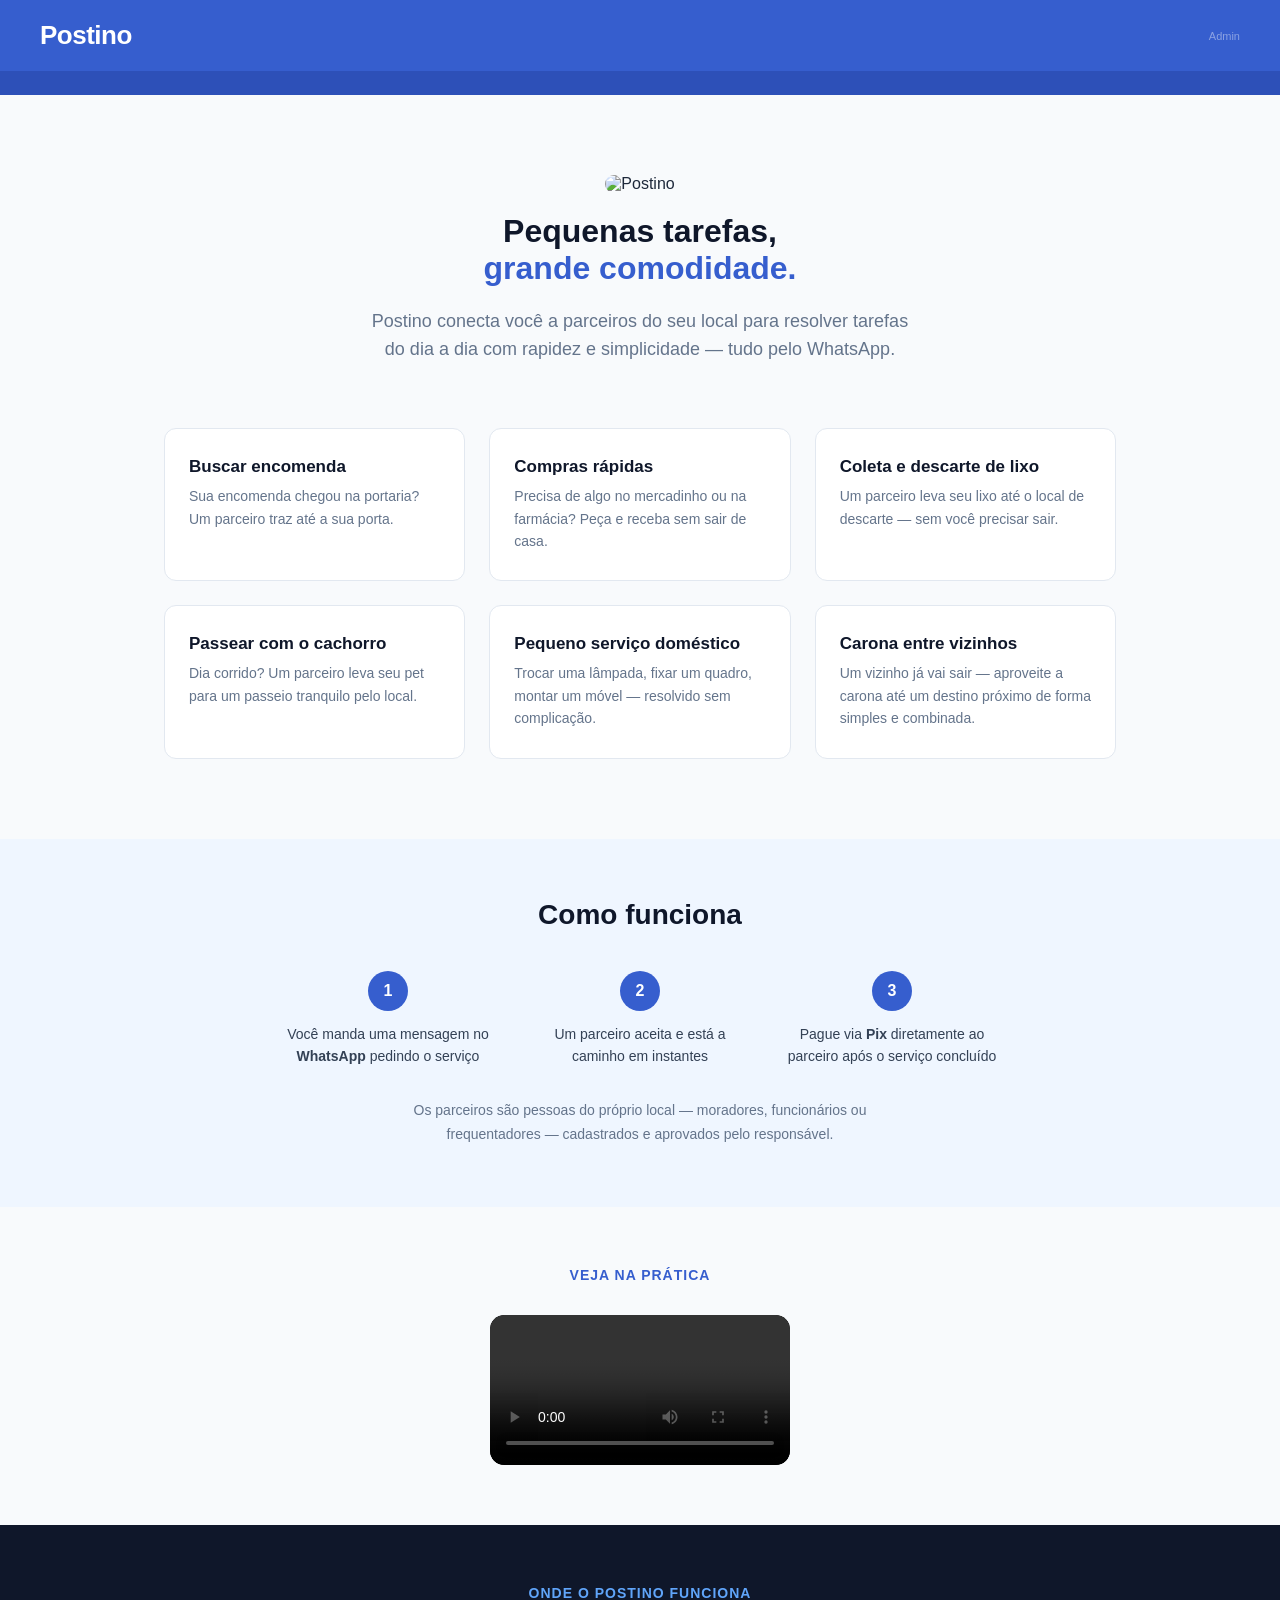
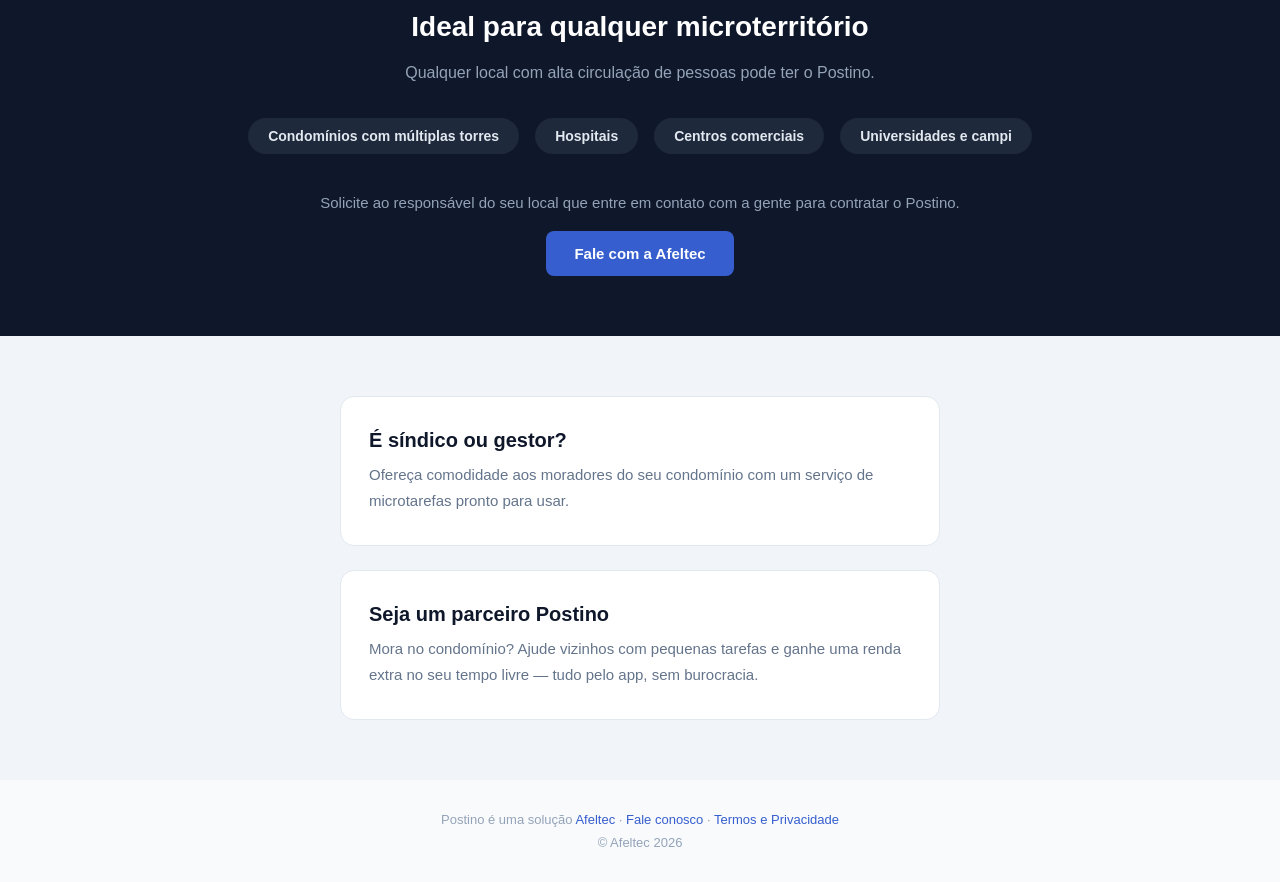
==== landing/index.html @ 2c3eeeae "fix: botão Parceiro na landing usa ícone WhatsApp e mesmo link do Solicitante Co-Authored-By: Claude" ====
<!DOCTYPE html>
<html lang="pt-BR">
<head>
  <meta charset="UTF-8" />
  <meta name="viewport" content="width=device-width, initial-scale=1.0" />
  <title>Postino — Serviços hiperlocais</title>
  <link rel="icon" type="image/png" href="/favicon.png" />
  <style>
    * { margin: 0; padding: 0; box-sizing: border-box; }

    body {
      font-family: -apple-system, BlinkMacSystemFont, 'Segoe UI', sans-serif;
      background: #f8fafc;
      color: #1e293b;
    }

    header {
      background: #365ece;
      padding: 20px 40px;
      display: flex;
      align-items: center;
      justify-content: space-between;
      position: sticky;
      top: 0;
      z-index: 100;
    }

    .nav-bar {
      position: sticky;
      top: 69px;
      z-index: 99;
    }

    header h1 {
      color: white;
      font-size: 26px;
      font-weight: 800;
      letter-spacing: -0.5px;
    }

    header a {
      color: white;
      text-decoration: none;
      font-size: 14px;
      opacity: 0.85;
    }

    .hero {
      text-align: center;
      padding: 80px 24px 24px;
    }

    .hero h2 {
      font-size: 32px;
      font-weight: 800;
      line-height: 1.15;
      color: #0f172a;
      margin-bottom: 20px;
    }

    .hero h2 span {
      color: #365ece;
    }

    .hero p {
      font-size: 18px;
      color: #64748b;
      max-width: 540px;
      margin: 0 auto 40px;
      line-height: 1.6;
    }

    .hero-btns {
      display: flex;
      gap: 14px;
      justify-content: center;
      flex-wrap: wrap;
    }

    .btn-primary {
      background: #365ece;
      color: white;
      padding: 14px 28px;
      border-radius: 8px;
      text-decoration: none;
      font-weight: 600;
      font-size: 15px;
    }

    .btn-outline {
      background: white;
      color: #365ece;
      padding: 14px 28px;
      border-radius: 8px;
      text-decoration: none;
      font-weight: 600;
      font-size: 15px;
      border: 2px solid #365ece;
    }

    .features {
      display: grid;
      grid-template-columns: repeat(3, 1fr);
      gap: 24px;
      max-width: 1000px;
      margin: 0 auto;
      padding: 0 24px 80px;
    }

    .feature {
      background: white;
      border-radius: 12px;
      padding: 28px 24px;
      border: 1px solid #e2e8f0;
    }

    .feature h3 {
      font-size: 17px;
      font-weight: 700;
      margin-bottom: 8px;
      color: #0f172a;
    }

    .feature p {
      font-size: 14px;
      color: #64748b;
      line-height: 1.6;
    }

    .how {
      background: #eff6ff;
      padding: 60px 24px;
      text-align: center;
    }

    .how h2 {
      font-size: 28px;
      font-weight: 800;
      margin-bottom: 40px;
      color: #0f172a;
    }

    .steps {
      display: flex;
      gap: 32px;
      justify-content: center;
      flex-wrap: wrap;
      max-width: 800px;
      margin: 0 auto;
    }

    .step {
      flex: 1;
      min-width: 180px;
      max-width: 220px;
    }

    .step-num {
      width: 40px;
      height: 40px;
      background: #365ece;
      color: white;
      border-radius: 50%;
      display: flex;
      align-items: center;
      justify-content: center;
      font-weight: 700;
      font-size: 16px;
      margin: 0 auto 12px;
    }

    .step p {
      font-size: 14px;
      color: #334155;
      line-height: 1.6;
    }

    footer {
      text-align: center;
      padding: 32px 24px;
      font-size: 13px;
      color: #94a3b8;
    }

    footer a { color: #365ece; text-decoration: none; }

    @media (max-width: 640px) {
      .features { grid-template-columns: 1fr; }
    }
    @media (max-width: 480px) {
      .btn-label { display: none; }
      .btn-outline { padding: 8px 12px !important; }
    }
  </style>
</head>
<body>

  <header>
    <h1>Postino</h1>
    <a href="/admin/login.html" style="color:rgba(255,255,255,0.5);font-size:11px;text-decoration:none;">Admin</a>
  </header>

  <div class="nav-bar" style="background:#2d50b8;padding:12px 24px;display:flex;gap:12px;justify-content:center;">
    <a id="wa-header-link" href="#" target="_blank" style="display:none;flex:1;max-width:200px;background:white;color:#365ece;border-radius:8px;padding:10px 16px;font-size:14px;font-weight:700;text-decoration:none;align-items:center;justify-content:center;gap:8px;">
      <svg xmlns="http://www.w3.org/2000/svg" width="16" height="16" viewBox="0 0 24 24" fill="#365ece"><path d="M17.472 14.382c-.297-.149-1.758-.867-2.03-.967-.273-.099-.471-.148-.67.15-.197.297-.767.966-.94 1.164-.173.199-.347.223-.644.075-.297-.15-1.255-.463-2.39-1.475-.883-.788-1.48-1.761-1.653-2.059-.173-.297-.018-.458.13-.606.134-.133.298-.347.446-.52.149-.174.198-.298.298-.497.099-.198.05-.371-.025-.52-.075-.149-.669-1.612-.916-2.207-.242-.579-.487-.5-.669-.51-.173-.008-.371-.01-.57-.01-.198 0-.52.074-.792.372-.272.297-1.04 1.016-1.04 2.479 0 1.462 1.065 2.875 1.213 3.074.149.198 2.096 3.2 5.077 4.487.709.306 1.262.489 1.694.625.712.227 1.36.195 1.871.118.571-.085 1.758-.719 2.006-1.413.248-.694.248-1.289.173-1.413-.074-.124-.272-.198-.57-.347m-5.421 7.403h-.004a9.87 9.87 0 0 1-5.031-1.378l-.361-.214-3.741.982.998-3.648-.235-.374a9.86 9.86 0 0 1-1.51-5.26c.001-5.45 4.436-9.884 9.888-9.884 2.64 0 5.122 1.03 6.988 2.898a9.825 9.825 0 0 1 2.893 6.994c-.003 5.45-4.437 9.884-9.885 9.884m8.413-18.297A11.815 11.815 0 0 0 12.05 0C5.495 0 .16 5.335.157 11.892c0 2.096.547 4.142 1.588 5.945L.057 24l6.305-1.654a11.882 11.882 0 0 0 5.683 1.448h.005c6.554 0 11.89-5.335 11.893-11.893a11.821 11.821 0 0 0-3.48-8.413Z"/></svg>
      Solicitante
    </a>
    <a id="wa-parceiro-link" href="#" target="_blank" style="display:none;flex:1;max-width:200px;background:white;color:#365ece;border-radius:8px;padding:10px 16px;font-size:14px;font-weight:700;text-decoration:none;align-items:center;justify-content:center;gap:8px;">
      <svg xmlns="http://www.w3.org/2000/svg" width="16" height="16" viewBox="0 0 24 24" fill="#365ece"><path d="M17.472 14.382c-.297-.149-1.758-.867-2.03-.967-.273-.099-.471-.148-.67.15-.197.297-.767.966-.94 1.164-.173.199-.347.223-.644.075-.297-.15-1.255-.463-2.39-1.475-.883-.788-1.48-1.761-1.653-2.059-.173-.297-.018-.458.13-.606.134-.133.298-.347.446-.52.149-.174.198-.298.298-.497.099-.198.05-.371-.025-.52-.075-.149-.669-1.612-.916-2.207-.242-.579-.487-.5-.669-.51-.173-.008-.371-.01-.57-.01-.198 0-.52.074-.792.372-.272.297-1.04 1.016-1.04 2.479 0 1.462 1.065 2.875 1.213 3.074.149.198 2.096 3.2 5.077 4.487.709.306 1.262.489 1.694.625.712.227 1.36.195 1.871.118.571-.085 1.758-.719 2.006-1.413.248-.694.248-1.289.173-1.413-.074-.124-.272-.198-.57-.347m-5.421 7.403h-.004a9.87 9.87 0 0 1-5.031-1.378l-.361-.214-3.741.982.998-3.648-.235-.374a9.86 9.86 0 0 1-1.51-5.26c.001-5.45 4.436-9.884 9.888-9.884 2.64 0 5.122 1.03 6.988 2.898a9.825 9.825 0 0 1 2.893 6.994c-.003 5.45-4.437 9.884-9.885 9.884m8.413-18.297A11.815 11.815 0 0 0 12.05 0C5.495 0 .16 5.335.157 11.892c0 2.096.547 4.142 1.588 5.945L.057 24l6.305-1.654a11.882 11.882 0 0 0 5.683 1.448h.005c6.554 0 11.89-5.335 11.893-11.893a11.821 11.821 0 0 0-3.48-8.413Z"/></svg>
      Parceiro
    </a>
  </div>

  <section class="hero">
    <img src="/app/icons/icon-512.png" width="96" height="96" style="border-radius:20px;margin-bottom:20px;" alt="Postino" />
    <h2>Pequenas tarefas,<br><span>grande comodidade.</span></h2>
    <p>Postino conecta você a parceiros do seu local para resolver tarefas do dia a dia com rapidez e simplicidade — tudo pelo WhatsApp.</p>
  </section>

  <section class="features">

    <div class="feature">
      <h3>Buscar encomenda</h3>
      <p>Sua encomenda chegou na portaria? Um parceiro traz até a sua porta.</p>
    </div>
    <div class="feature">
      <h3>Compras rápidas</h3>
      <p>Precisa de algo no mercadinho ou na farmácia? Peça e receba sem sair de casa.</p>
    </div>
    <div class="feature">
      <h3>Coleta e descarte de lixo</h3>
      <p>Um parceiro leva seu lixo até o local de descarte — sem você precisar sair.</p>
    </div>
    <div class="feature">
      <h3>Passear com o cachorro</h3>
      <p>Dia corrido? Um parceiro leva seu pet para um passeio tranquilo pelo local.</p>
    </div>
    <div class="feature">
      <h3>Pequeno serviço doméstico</h3>
      <p>Trocar uma lâmpada, fixar um quadro, montar um móvel — resolvido sem complicação.</p>
    </div>
    <div class="feature">
      <h3>Carona entre vizinhos</h3>
      <p>Um vizinho já vai sair — aproveite a carona até um destino próximo de forma simples e combinada.</p>
    </div>
  </section>

  <section class="how">
    <h2>Como funciona</h2>
    <div class="steps">
      <div class="step">
        <div class="step-num">1</div>
        <p>Você manda uma mensagem no <strong>WhatsApp</strong> pedindo o serviço</p>
      </div>
      <div class="step">
        <div class="step-num">2</div>
        <p>Um parceiro aceita e está a caminho em instantes</p>
      </div>
      <div class="step">
        <div class="step-num">3</div>
        <p>Pague via <strong>Pix</strong> diretamente ao parceiro após o serviço concluído</p>
      </div>
    </div>
    <p style="margin-top:32px;font-size:14px;color:#64748b;max-width:520px;margin-left:auto;margin-right:auto;line-height:1.7;">Os parceiros são pessoas do próprio local — moradores, funcionários ou frequentadores — cadastrados e aprovados pelo responsável.</p>
  </section>

  <section style="padding:60px 24px;text-align:center;background:#f8fafc;">
    <p style="color:#365ece;font-size:14px;margin-bottom:32px;text-transform:uppercase;letter-spacing:1px;font-weight:600;">Veja na prática</p>
    <div style="max-width:300px;margin:0 auto;border-radius:14px;overflow:hidden;">
      <video playsinline controls style="width:100%;display:block;border-radius:14px;background:#000;" oncanplay="this.playbackRate=2;">
        <source src="/video/demo.mp4" type="video/mp4">
      </video>
    </div>
  </section>

  <section style="background:#0f172a;padding:60px 24px;text-align:center;">
    <p style="color:#60a5fa;font-size:14px;margin-bottom:10px;text-transform:uppercase;letter-spacing:1px;font-weight:600;">Onde o Postino funciona</p>
    <h2 style="color:white;font-size:28px;font-weight:800;margin-bottom:16px;">Ideal para qualquer microterritório</h2>
    <p style="color:#94a3b8;font-size:16px;max-width:560px;margin:0 auto 32px;line-height:1.7;">Qualquer local com alta circulação de pessoas pode ter o Postino.</p>
    <div style="display:flex;gap:16px;justify-content:center;flex-wrap:wrap;margin-bottom:40px;">
      <span style="background:#1e293b;color:#e2e8f0;padding:10px 20px;border-radius:24px;font-size:14px;font-weight:600;">Condomínios com múltiplas torres</span>
      <span style="background:#1e293b;color:#e2e8f0;padding:10px 20px;border-radius:24px;font-size:14px;font-weight:600;">Hospitais</span>
      <span style="background:#1e293b;color:#e2e8f0;padding:10px 20px;border-radius:24px;font-size:14px;font-weight:600;">Centros comerciais</span>
      <span style="background:#1e293b;color:#e2e8f0;padding:10px 20px;border-radius:24px;font-size:14px;font-weight:600;">Universidades e campi</span>
    </div>
    <p style="color:#94a3b8;font-size:15px;margin-bottom:20px;">Solicite ao responsável do seu local que entre em contato com a gente para contratar o Postino.</p>
    <a href="mailto:postino@afeltec.com.br"
      style="display:inline-block;background:#365ece;color:white;font-weight:700;font-size:15px;padding:14px 28px;border-radius:8px;text-decoration:none;">
      Fale com a Afeltec
    </a>
  </section>

  <section style="padding:60px 24px;background:#f1f5f9;">
    <div style="max-width:600px;margin:0 auto;display:flex;flex-direction:column;gap:24px;">

      <div style="background:white;border-radius:14px;padding:32px 28px;border:1px solid #e2e8f0;">
        <h3 style="font-size:20px;font-weight:800;color:#0f172a;margin-bottom:10px;">É síndico ou gestor?</h3>
        <p style="font-size:15px;color:#64748b;line-height:1.7;">Ofereça comodidade aos moradores do seu condomínio com um serviço de microtarefas pronto para usar.</p>
      </div>

      <div style="background:white;border-radius:14px;padding:32px 28px;border:1px solid #e2e8f0;">
        <h3 style="font-size:20px;font-weight:800;color:#0f172a;margin-bottom:10px;">Seja um parceiro Postino</h3>
        <p style="font-size:15px;color:#64748b;line-height:1.7;">Mora no condomínio? Ajude vizinhos com pequenas tarefas e ganhe uma renda extra no seu tempo livre — tudo pelo app, sem burocracia.</p>
      </div>

    </div>
  </section>

  <footer>
    <p>Postino é uma solução <a href="mailto:postino@afeltec.com.br">Afeltec</a> · <a href="mailto:postino@afeltec.com.br">Fale conosco</a> · <a href="/termos">Termos e Privacidade</a></p>
    <p style="margin-top:8px;">© Afeltec 2026</p>
  </footer>

  <script>
    fetch("/config").then(r => r.json()).then(d => {
      if (!d.whatsapp_number) return;
      const num = d.whatsapp_number.replace(/\D/g, "");
      const waUrl = `https://wa.me/${num}`;
      const waNumber = d.whatsapp_number;
      if (document.getElementById("wa-number")) document.getElementById("wa-number").textContent = waNumber;
      if (document.getElementById("wa-link")) document.getElementById("wa-link").href = waUrl;
      const btn = document.getElementById("wa-header-link");
      if (btn) { btn.href = waUrl; btn.style.display = "flex"; }
      const btnParceiro = document.getElementById("wa-parceiro-link");
      if (btnParceiro) { btnParceiro.href = waUrl; btnParceiro.style.display = "flex"; }
    });
  </script>
</body>
</html>
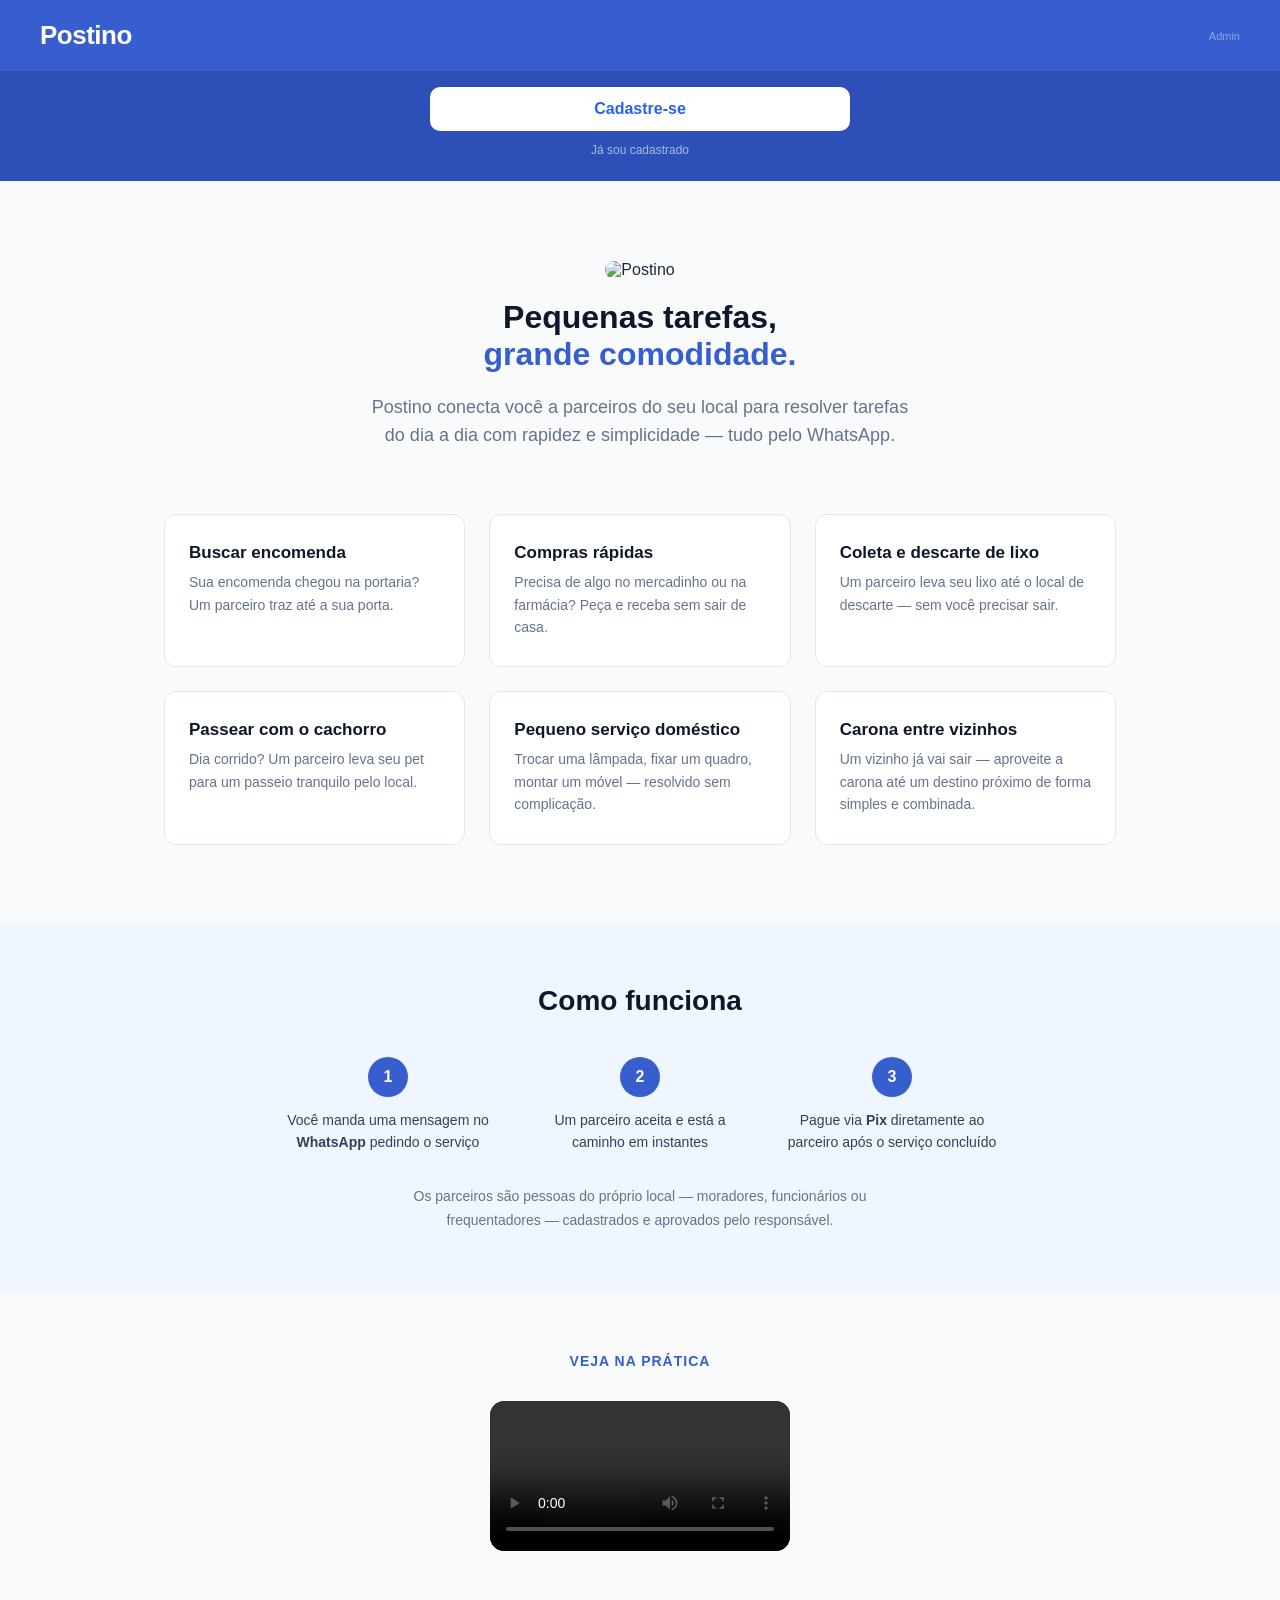
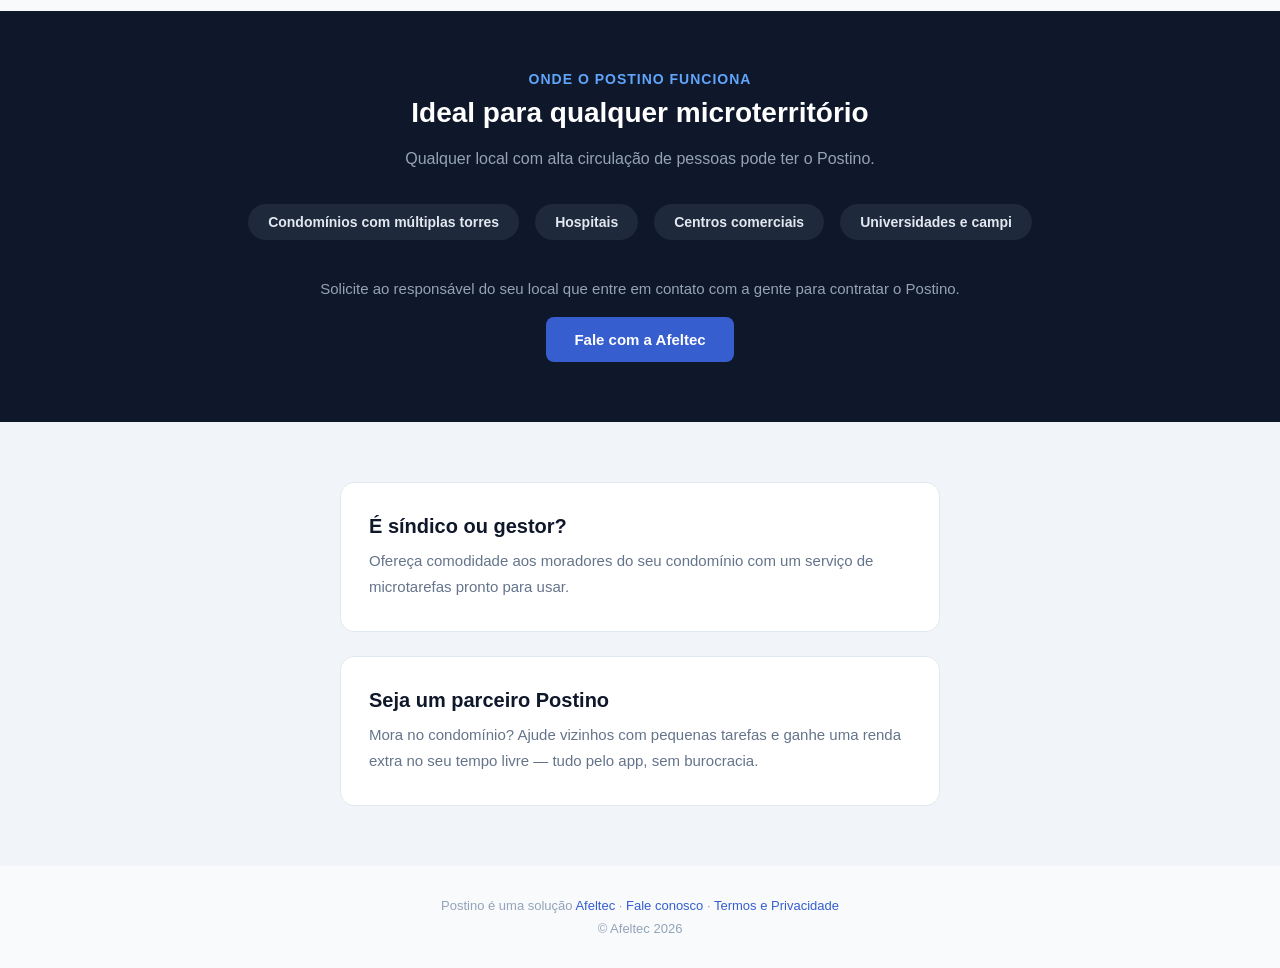
==== commit 4e98699a: "feat: botão Cadastre-se na landing + já sou cadastrado com botões WhatsApp Co-Authored-By: Claude So" ====
--- a/landing/index.html
+++ b/landing/index.html
@@ -200,15 +200,23 @@
     <a href="/admin/login.html" style="color:rgba(255,255,255,0.5);font-size:11px;text-decoration:none;">Admin</a>
   </header>
 
-  <div class="nav-bar" style="background:#2d50b8;padding:12px 24px;display:flex;gap:12px;justify-content:center;">
-    <a id="wa-header-link" href="#" target="_blank" style="display:none;flex:1;max-width:200px;background:white;color:#365ece;border-radius:8px;padding:10px 16px;font-size:14px;font-weight:700;text-decoration:none;align-items:center;justify-content:center;gap:8px;">
-      <svg xmlns="http://www.w3.org/2000/svg" width="16" height="16" viewBox="0 0 24 24" fill="#365ece"><path d="M17.472 14.382c-.297-.149-1.758-.867-2.03-.967-.273-.099-.471-.148-.67.15-.197.297-.767.966-.94 1.164-.173.199-.347.223-.644.075-.297-.15-1.255-.463-2.39-1.475-.883-.788-1.48-1.761-1.653-2.059-.173-.297-.018-.458.13-.606.134-.133.298-.347.446-.52.149-.174.198-.298.298-.497.099-.198.05-.371-.025-.52-.075-.149-.669-1.612-.916-2.207-.242-.579-.487-.5-.669-.51-.173-.008-.371-.01-.57-.01-.198 0-.52.074-.792.372-.272.297-1.04 1.016-1.04 2.479 0 1.462 1.065 2.875 1.213 3.074.149.198 2.096 3.2 5.077 4.487.709.306 1.262.489 1.694.625.712.227 1.36.195 1.871.118.571-.085 1.758-.719 2.006-1.413.248-.694.248-1.289.173-1.413-.074-.124-.272-.198-.57-.347m-5.421 7.403h-.004a9.87 9.87 0 0 1-5.031-1.378l-.361-.214-3.741.982.998-3.648-.235-.374a9.86 9.86 0 0 1-1.51-5.26c.001-5.45 4.436-9.884 9.888-9.884 2.64 0 5.122 1.03 6.988 2.898a9.825 9.825 0 0 1 2.893 6.994c-.003 5.45-4.437 9.884-9.885 9.884m8.413-18.297A11.815 11.815 0 0 0 12.05 0C5.495 0 .16 5.335.157 11.892c0 2.096.547 4.142 1.588 5.945L.057 24l6.305-1.654a11.882 11.882 0 0 0 5.683 1.448h.005c6.554 0 11.89-5.335 11.893-11.893a11.821 11.821 0 0 0-3.48-8.413Z"/></svg>
-      Solicitante
+  <div class="nav-bar" style="background:#2d50b8;padding:16px 24px;display:flex;flex-direction:column;align-items:center;gap:12px;">
+    <a href="/app/cadastro.html" style="width:100%;max-width:420px;background:white;color:#2563eb;border-radius:10px;padding:13px 16px;font-size:16px;font-weight:700;text-decoration:none;display:flex;align-items:center;justify-content:center;gap:8px;">
+      Cadastre-se
     </a>
-    <a id="wa-parceiro-link" href="#" target="_blank" style="display:none;flex:1;max-width:200px;background:white;color:#365ece;border-radius:8px;padding:10px 16px;font-size:14px;font-weight:700;text-decoration:none;align-items:center;justify-content:center;gap:8px;">
-      <svg xmlns="http://www.w3.org/2000/svg" width="16" height="16" viewBox="0 0 24 24" fill="#365ece"><path d="M17.472 14.382c-.297-.149-1.758-.867-2.03-.967-.273-.099-.471-.148-.67.15-.197.297-.767.966-.94 1.164-.173.199-.347.223-.644.075-.297-.15-1.255-.463-2.39-1.475-.883-.788-1.48-1.761-1.653-2.059-.173-.297-.018-.458.13-.606.134-.133.298-.347.446-.52.149-.174.198-.298.298-.497.099-.198.05-.371-.025-.52-.075-.149-.669-1.612-.916-2.207-.242-.579-.487-.5-.669-.51-.173-.008-.371-.01-.57-.01-.198 0-.52.074-.792.372-.272.297-1.04 1.016-1.04 2.479 0 1.462 1.065 2.875 1.213 3.074.149.198 2.096 3.2 5.077 4.487.709.306 1.262.489 1.694.625.712.227 1.36.195 1.871.118.571-.085 1.758-.719 2.006-1.413.248-.694.248-1.289.173-1.413-.074-.124-.272-.198-.57-.347m-5.421 7.403h-.004a9.87 9.87 0 0 1-5.031-1.378l-.361-.214-3.741.982.998-3.648-.235-.374a9.86 9.86 0 0 1-1.51-5.26c.001-5.45 4.436-9.884 9.888-9.884 2.64 0 5.122 1.03 6.988 2.898a9.825 9.825 0 0 1 2.893 6.994c-.003 5.45-4.437 9.884-9.885 9.884m8.413-18.297A11.815 11.815 0 0 0 12.05 0C5.495 0 .16 5.335.157 11.892c0 2.096.547 4.142 1.588 5.945L.057 24l6.305-1.654a11.882 11.882 0 0 0 5.683 1.448h.005c6.554 0 11.89-5.335 11.893-11.893a11.821 11.821 0 0 0-3.48-8.413Z"/></svg>
-      Parceiro
-    </a>
+    <div style="width:100%;max-width:420px;">
+      <p style="text-align:center;color:rgba(255,255,255,0.6);font-size:12px;margin-bottom:8px;">Já sou cadastrado</p>
+      <div style="display:flex;gap:10px;">
+        <a id="wa-header-link" href="#" target="_blank" style="display:none;flex:1;background:rgba(255,255,255,0.15);color:white;border:1.5px solid rgba(255,255,255,0.3);border-radius:8px;padding:10px 14px;font-size:14px;font-weight:600;text-decoration:none;align-items:center;justify-content:center;gap:7px;">
+          <svg xmlns="http://www.w3.org/2000/svg" width="15" height="15" viewBox="0 0 24 24" fill="white"><path d="M17.472 14.382c-.297-.149-1.758-.867-2.03-.967-.273-.099-.471-.148-.67.15-.197.297-.767.966-.94 1.164-.173.199-.347.223-.644.075-.297-.15-1.255-.463-2.39-1.475-.883-.788-1.48-1.761-1.653-2.059-.173-.297-.018-.458.13-.606.134-.133.298-.347.446-.52.149-.174.198-.298.298-.497.099-.198.05-.371-.025-.52-.075-.149-.669-1.612-.916-2.207-.242-.579-.487-.5-.669-.51-.173-.008-.371-.01-.57-.01-.198 0-.52.074-.792.372-.272.297-1.04 1.016-1.04 2.479 0 1.462 1.065 2.875 1.213 3.074.149.198 2.096 3.2 5.077 4.487.709.306 1.262.489 1.694.625.712.227 1.36.195 1.871.118.571-.085 1.758-.719 2.006-1.413.248-.694.248-1.289.173-1.413-.074-.124-.272-.198-.57-.347m-5.421 7.403h-.004a9.87 9.87 0 0 1-5.031-1.378l-.361-.214-3.741.982.998-3.648-.235-.374a9.86 9.86 0 0 1-1.51-5.26c.001-5.45 4.436-9.884 9.888-9.884 2.64 0 5.122 1.03 6.988 2.898a9.825 9.825 0 0 1 2.893 6.994c-.003 5.45-4.437 9.884-9.885 9.884m8.413-18.297A11.815 11.815 0 0 0 12.05 0C5.495 0 .16 5.335.157 11.892c0 2.096.547 4.142 1.588 5.945L.057 24l6.305-1.654a11.882 11.882 0 0 0 5.683 1.448h.005c6.554 0 11.89-5.335 11.893-11.893a11.821 11.821 0 0 0-3.48-8.413Z"/></svg>
+          Solicitante
+        </a>
+        <a id="wa-parceiro-link" href="#" target="_blank" style="display:none;flex:1;background:rgba(255,255,255,0.15);color:white;border:1.5px solid rgba(255,255,255,0.3);border-radius:8px;padding:10px 14px;font-size:14px;font-weight:600;text-decoration:none;align-items:center;justify-content:center;gap:7px;">
+          <svg xmlns="http://www.w3.org/2000/svg" width="15" height="15" viewBox="0 0 24 24" fill="white"><path d="M17.472 14.382c-.297-.149-1.758-.867-2.03-.967-.273-.099-.471-.148-.67.15-.197.297-.767.966-.94 1.164-.173.199-.347.223-.644.075-.297-.15-1.255-.463-2.39-1.475-.883-.788-1.48-1.761-1.653-2.059-.173-.297-.018-.458.13-.606.134-.133.298-.347.446-.52.149-.174.198-.298.298-.497.099-.198.05-.371-.025-.52-.075-.149-.669-1.612-.916-2.207-.242-.579-.487-.5-.669-.51-.173-.008-.371-.01-.57-.01-.198 0-.52.074-.792.372-.272.297-1.04 1.016-1.04 2.479 0 1.462 1.065 2.875 1.213 3.074.149.198 2.096 3.2 5.077 4.487.709.306 1.262.489 1.694.625.712.227 1.36.195 1.871.118.571-.085 1.758-.719 2.006-1.413.248-.694.248-1.289.173-1.413-.074-.124-.272-.198-.57-.347m-5.421 7.403h-.004a9.87 9.87 0 0 1-5.031-1.378l-.361-.214-3.741.982.998-3.648-.235-.374a9.86 9.86 0 0 1-1.51-5.26c.001-5.45 4.436-9.884 9.888-9.884 2.64 0 5.122 1.03 6.988 2.898a9.825 9.825 0 0 1 2.893 6.994c-.003 5.45-4.437 9.884-9.885 9.884m8.413-18.297A11.815 11.815 0 0 0 12.05 0C5.495 0 .16 5.335.157 11.892c0 2.096.547 4.142 1.588 5.945L.057 24l6.305-1.654a11.882 11.882 0 0 0 5.683 1.448h.005c6.554 0 11.89-5.335 11.893-11.893a11.821 11.821 0 0 0-3.48-8.413Z"/></svg>
+          Parceiro
+        </a>
+      </div>
+    </div>
   </div>
 
   <section class="hero">
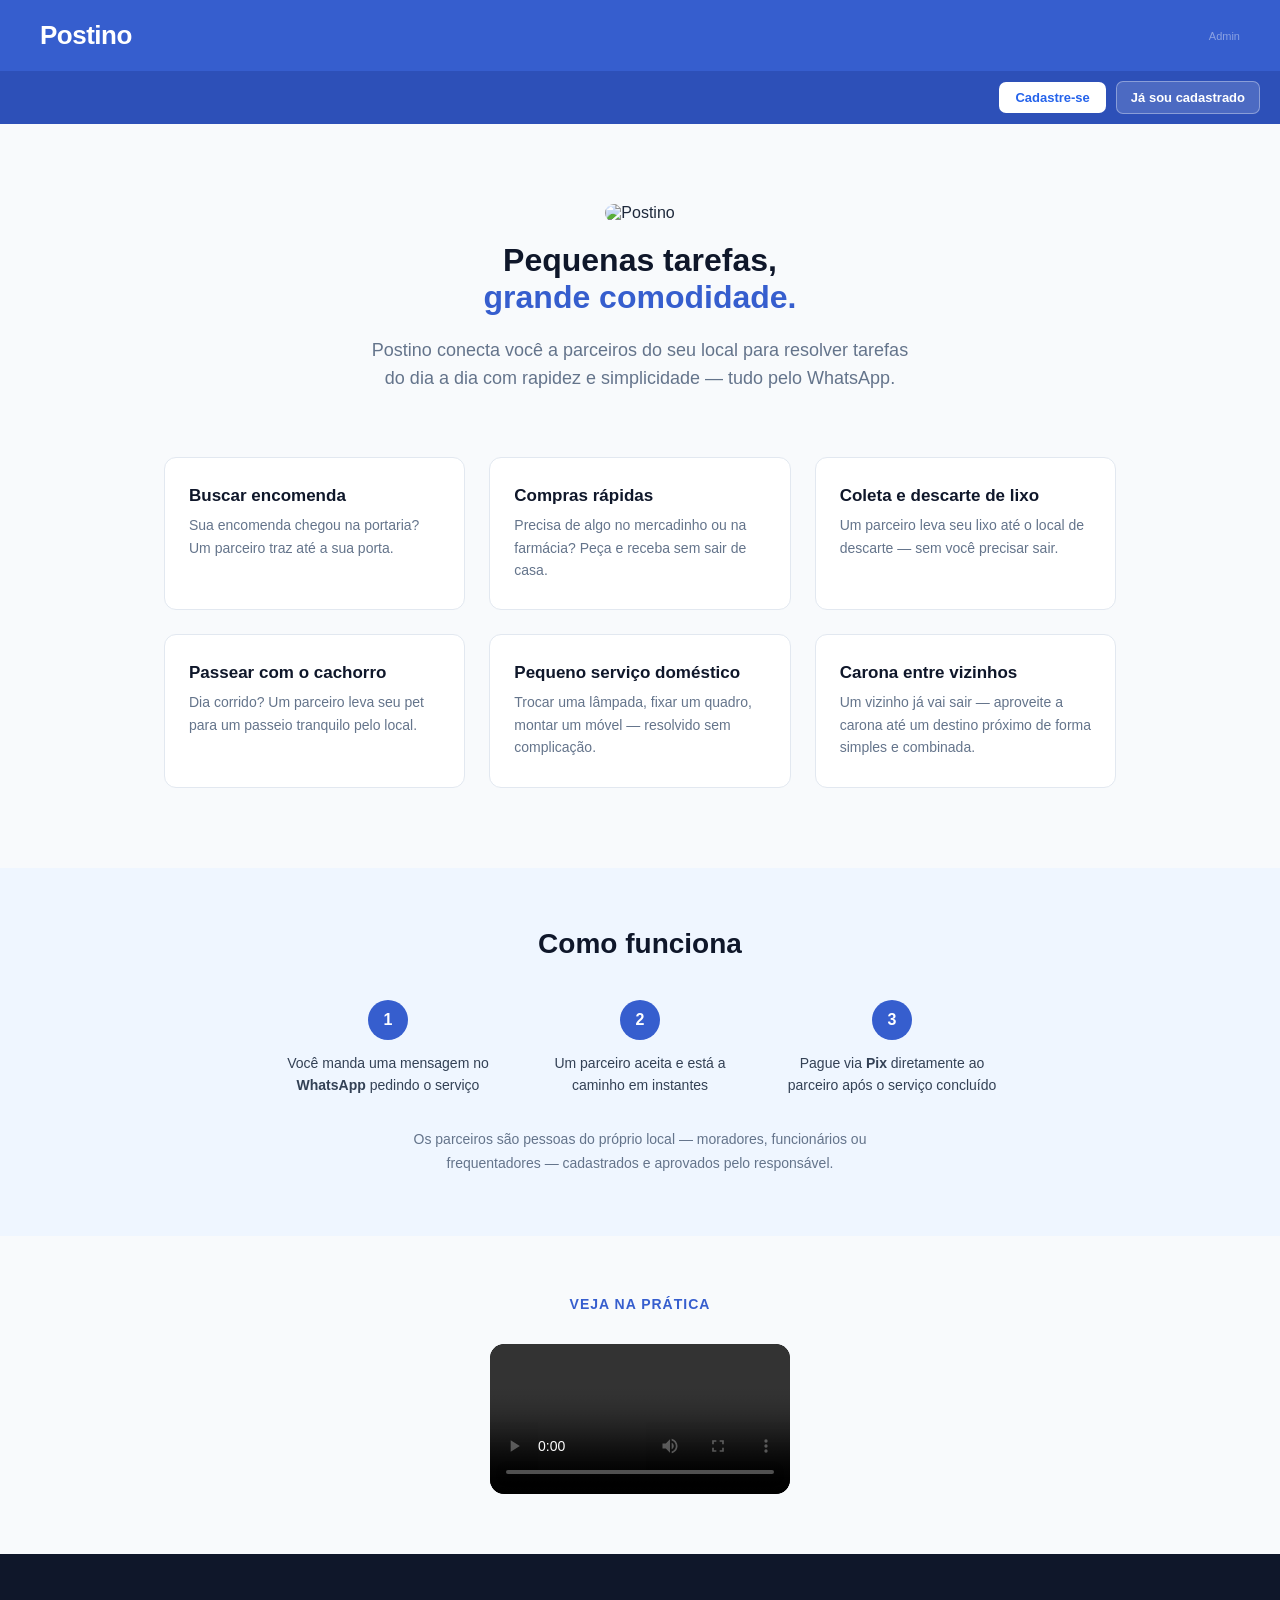
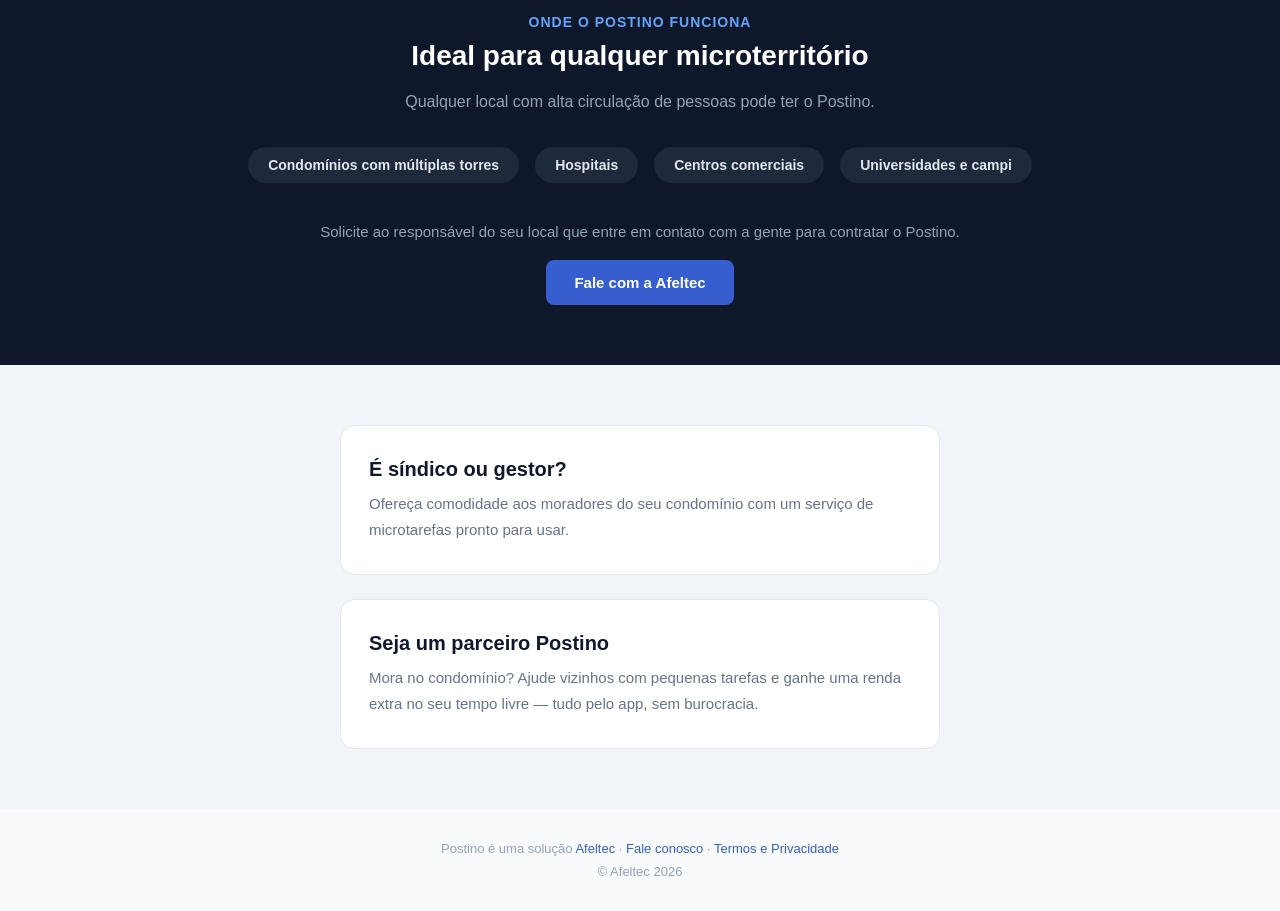
==== commit c00d693f: "feat: nav discreta com Cadastre-se e Já sou cadastrado expansível Co-Authored-By: Claude Sonnet 4.6 " ====
--- a/landing/index.html
+++ b/landing/index.html
@@ -200,23 +200,19 @@
     <a href="/admin/login.html" style="color:rgba(255,255,255,0.5);font-size:11px;text-decoration:none;">Admin</a>
   </header>
 
-  <div class="nav-bar" style="background:#2d50b8;padding:16px 24px;display:flex;flex-direction:column;align-items:center;gap:12px;">
-    <a href="/app/cadastro.html" style="width:100%;max-width:420px;background:white;color:#2563eb;border-radius:10px;padding:13px 16px;font-size:16px;font-weight:700;text-decoration:none;display:flex;align-items:center;justify-content:center;gap:8px;">
-      Cadastre-se
+  <div style="background:#2d50b8;padding:10px 20px;display:flex;align-items:center;justify-content:flex-end;gap:10px;">
+    <a href="/app/cadastro.html" style="background:white;color:#2563eb;border-radius:7px;padding:8px 16px;font-size:13px;font-weight:700;text-decoration:none;">Cadastre-se</a>
+    <button onclick="toggleJaCadastrado()" style="background:rgba(255,255,255,0.15);color:white;border:1.5px solid rgba(255,255,255,0.35);border-radius:7px;padding:8px 14px;font-size:13px;font-weight:600;cursor:pointer;">Já sou cadastrado</button>
+  </div>
+  <div id="ja-cadastrado" style="display:none;background:#1e3fa8;padding:10px 20px;display:none;gap:10px;justify-content:flex-end;">
+    <a id="wa-header-link" href="#" target="_blank" style="display:none;background:rgba(255,255,255,0.12);color:white;border:1.5px solid rgba(255,255,255,0.3);border-radius:7px;padding:8px 14px;font-size:13px;font-weight:600;text-decoration:none;align-items:center;gap:6px;">
+      <svg xmlns="http://www.w3.org/2000/svg" width="14" height="14" viewBox="0 0 24 24" fill="white"><path d="M17.472 14.382c-.297-.149-1.758-.867-2.03-.967-.273-.099-.471-.148-.67.15-.197.297-.767.966-.94 1.164-.173.199-.347.223-.644.075-.297-.15-1.255-.463-2.39-1.475-.883-.788-1.48-1.761-1.653-2.059-.173-.297-.018-.458.13-.606.134-.133.298-.347.446-.52.149-.174.198-.298.298-.497.099-.198.05-.371-.025-.52-.075-.149-.669-1.612-.916-2.207-.242-.579-.487-.5-.669-.51-.173-.008-.371-.01-.57-.01-.198 0-.52.074-.792.372-.272.297-1.04 1.016-1.04 2.479 0 1.462 1.065 2.875 1.213 3.074.149.198 2.096 3.2 5.077 4.487.709.306 1.262.489 1.694.625.712.227 1.36.195 1.871.118.571-.085 1.758-.719 2.006-1.413.248-.694.248-1.289.173-1.413-.074-.124-.272-.198-.57-.347m-5.421 7.403h-.004a9.87 9.87 0 0 1-5.031-1.378l-.361-.214-3.741.982.998-3.648-.235-.374a9.86 9.86 0 0 1-1.51-5.26c.001-5.45 4.436-9.884 9.888-9.884 2.64 0 5.122 1.03 6.988 2.898a9.825 9.825 0 0 1 2.893 6.994c-.003 5.45-4.437 9.884-9.885 9.884m8.413-18.297A11.815 11.815 0 0 0 12.05 0C5.495 0 .16 5.335.157 11.892c0 2.096.547 4.142 1.588 5.945L.057 24l6.305-1.654a11.882 11.882 0 0 0 5.683 1.448h.005c6.554 0 11.89-5.335 11.893-11.893a11.821 11.821 0 0 0-3.48-8.413Z"/></svg>
+      Solicitante
     </a>
-    <div style="width:100%;max-width:420px;">
-      <p style="text-align:center;color:rgba(255,255,255,0.6);font-size:12px;margin-bottom:8px;">Já sou cadastrado</p>
-      <div style="display:flex;gap:10px;">
-        <a id="wa-header-link" href="#" target="_blank" style="display:none;flex:1;background:rgba(255,255,255,0.15);color:white;border:1.5px solid rgba(255,255,255,0.3);border-radius:8px;padding:10px 14px;font-size:14px;font-weight:600;text-decoration:none;align-items:center;justify-content:center;gap:7px;">
-          <svg xmlns="http://www.w3.org/2000/svg" width="15" height="15" viewBox="0 0 24 24" fill="white"><path d="M17.472 14.382c-.297-.149-1.758-.867-2.03-.967-.273-.099-.471-.148-.67.15-.197.297-.767.966-.94 1.164-.173.199-.347.223-.644.075-.297-.15-1.255-.463-2.39-1.475-.883-.788-1.48-1.761-1.653-2.059-.173-.297-.018-.458.13-.606.134-.133.298-.347.446-.52.149-.174.198-.298.298-.497.099-.198.05-.371-.025-.52-.075-.149-.669-1.612-.916-2.207-.242-.579-.487-.5-.669-.51-.173-.008-.371-.01-.57-.01-.198 0-.52.074-.792.372-.272.297-1.04 1.016-1.04 2.479 0 1.462 1.065 2.875 1.213 3.074.149.198 2.096 3.2 5.077 4.487.709.306 1.262.489 1.694.625.712.227 1.36.195 1.871.118.571-.085 1.758-.719 2.006-1.413.248-.694.248-1.289.173-1.413-.074-.124-.272-.198-.57-.347m-5.421 7.403h-.004a9.87 9.87 0 0 1-5.031-1.378l-.361-.214-3.741.982.998-3.648-.235-.374a9.86 9.86 0 0 1-1.51-5.26c.001-5.45 4.436-9.884 9.888-9.884 2.64 0 5.122 1.03 6.988 2.898a9.825 9.825 0 0 1 2.893 6.994c-.003 5.45-4.437 9.884-9.885 9.884m8.413-18.297A11.815 11.815 0 0 0 12.05 0C5.495 0 .16 5.335.157 11.892c0 2.096.547 4.142 1.588 5.945L.057 24l6.305-1.654a11.882 11.882 0 0 0 5.683 1.448h.005c6.554 0 11.89-5.335 11.893-11.893a11.821 11.821 0 0 0-3.48-8.413Z"/></svg>
-          Solicitante
-        </a>
-        <a id="wa-parceiro-link" href="#" target="_blank" style="display:none;flex:1;background:rgba(255,255,255,0.15);color:white;border:1.5px solid rgba(255,255,255,0.3);border-radius:8px;padding:10px 14px;font-size:14px;font-weight:600;text-decoration:none;align-items:center;justify-content:center;gap:7px;">
-          <svg xmlns="http://www.w3.org/2000/svg" width="15" height="15" viewBox="0 0 24 24" fill="white"><path d="M17.472 14.382c-.297-.149-1.758-.867-2.03-.967-.273-.099-.471-.148-.67.15-.197.297-.767.966-.94 1.164-.173.199-.347.223-.644.075-.297-.15-1.255-.463-2.39-1.475-.883-.788-1.48-1.761-1.653-2.059-.173-.297-.018-.458.13-.606.134-.133.298-.347.446-.52.149-.174.198-.298.298-.497.099-.198.05-.371-.025-.52-.075-.149-.669-1.612-.916-2.207-.242-.579-.487-.5-.669-.51-.173-.008-.371-.01-.57-.01-.198 0-.52.074-.792.372-.272.297-1.04 1.016-1.04 2.479 0 1.462 1.065 2.875 1.213 3.074.149.198 2.096 3.2 5.077 4.487.709.306 1.262.489 1.694.625.712.227 1.36.195 1.871.118.571-.085 1.758-.719 2.006-1.413.248-.694.248-1.289.173-1.413-.074-.124-.272-.198-.57-.347m-5.421 7.403h-.004a9.87 9.87 0 0 1-5.031-1.378l-.361-.214-3.741.982.998-3.648-.235-.374a9.86 9.86 0 0 1-1.51-5.26c.001-5.45 4.436-9.884 9.888-9.884 2.64 0 5.122 1.03 6.988 2.898a9.825 9.825 0 0 1 2.893 6.994c-.003 5.45-4.437 9.884-9.885 9.884m8.413-18.297A11.815 11.815 0 0 0 12.05 0C5.495 0 .16 5.335.157 11.892c0 2.096.547 4.142 1.588 5.945L.057 24l6.305-1.654a11.882 11.882 0 0 0 5.683 1.448h.005c6.554 0 11.89-5.335 11.893-11.893a11.821 11.821 0 0 0-3.48-8.413Z"/></svg>
-          Parceiro
-        </a>
-      </div>
-    </div>
+    <a id="wa-parceiro-link" href="#" target="_blank" style="display:none;background:rgba(255,255,255,0.12);color:white;border:1.5px solid rgba(255,255,255,0.3);border-radius:7px;padding:8px 14px;font-size:13px;font-weight:600;text-decoration:none;align-items:center;gap:6px;">
+      <svg xmlns="http://www.w3.org/2000/svg" width="14" height="14" viewBox="0 0 24 24" fill="white"><path d="M17.472 14.382c-.297-.149-1.758-.867-2.03-.967-.273-.099-.471-.148-.67.15-.197.297-.767.966-.94 1.164-.173.199-.347.223-.644.075-.297-.15-1.255-.463-2.39-1.475-.883-.788-1.48-1.761-1.653-2.059-.173-.297-.018-.458.13-.606.134-.133.298-.347.446-.52.149-.174.198-.298.298-.497.099-.198.05-.371-.025-.52-.075-.149-.669-1.612-.916-2.207-.242-.579-.487-.5-.669-.51-.173-.008-.371-.01-.57-.01-.198 0-.52.074-.792.372-.272.297-1.04 1.016-1.04 2.479 0 1.462 1.065 2.875 1.213 3.074.149.198 2.096 3.2 5.077 4.487.709.306 1.262.489 1.694.625.712.227 1.36.195 1.871.118.571-.085 1.758-.719 2.006-1.413.248-.694.248-1.289.173-1.413-.074-.124-.272-.198-.57-.347m-5.421 7.403h-.004a9.87 9.87 0 0 1-5.031-1.378l-.361-.214-3.741.982.998-3.648-.235-.374a9.86 9.86 0 0 1-1.51-5.26c.001-5.45 4.436-9.884 9.888-9.884 2.64 0 5.122 1.03 6.988 2.898a9.825 9.825 0 0 1 2.893 6.994c-.003 5.45-4.437 9.884-9.885 9.884m8.413-18.297A11.815 11.815 0 0 0 12.05 0C5.495 0 .16 5.335.157 11.892c0 2.096.547 4.142 1.588 5.945L.057 24l6.305-1.654a11.882 11.882 0 0 0 5.683 1.448h.005c6.554 0 11.89-5.335 11.893-11.893a11.821 11.821 0 0 0-3.48-8.413Z"/></svg>
+      Parceiro
+    </a>
   </div>
 
   <section class="hero">
@@ -320,6 +316,11 @@
   </footer>
 
   <script>
+    function toggleJaCadastrado() {
+      const el = document.getElementById("ja-cadastrado");
+      el.style.display = el.style.display === "flex" ? "none" : "flex";
+    }
+
     fetch("/config").then(r => r.json()).then(d => {
       if (!d.whatsapp_number) return;
       const num = d.whatsapp_number.replace(/\D/g, "");
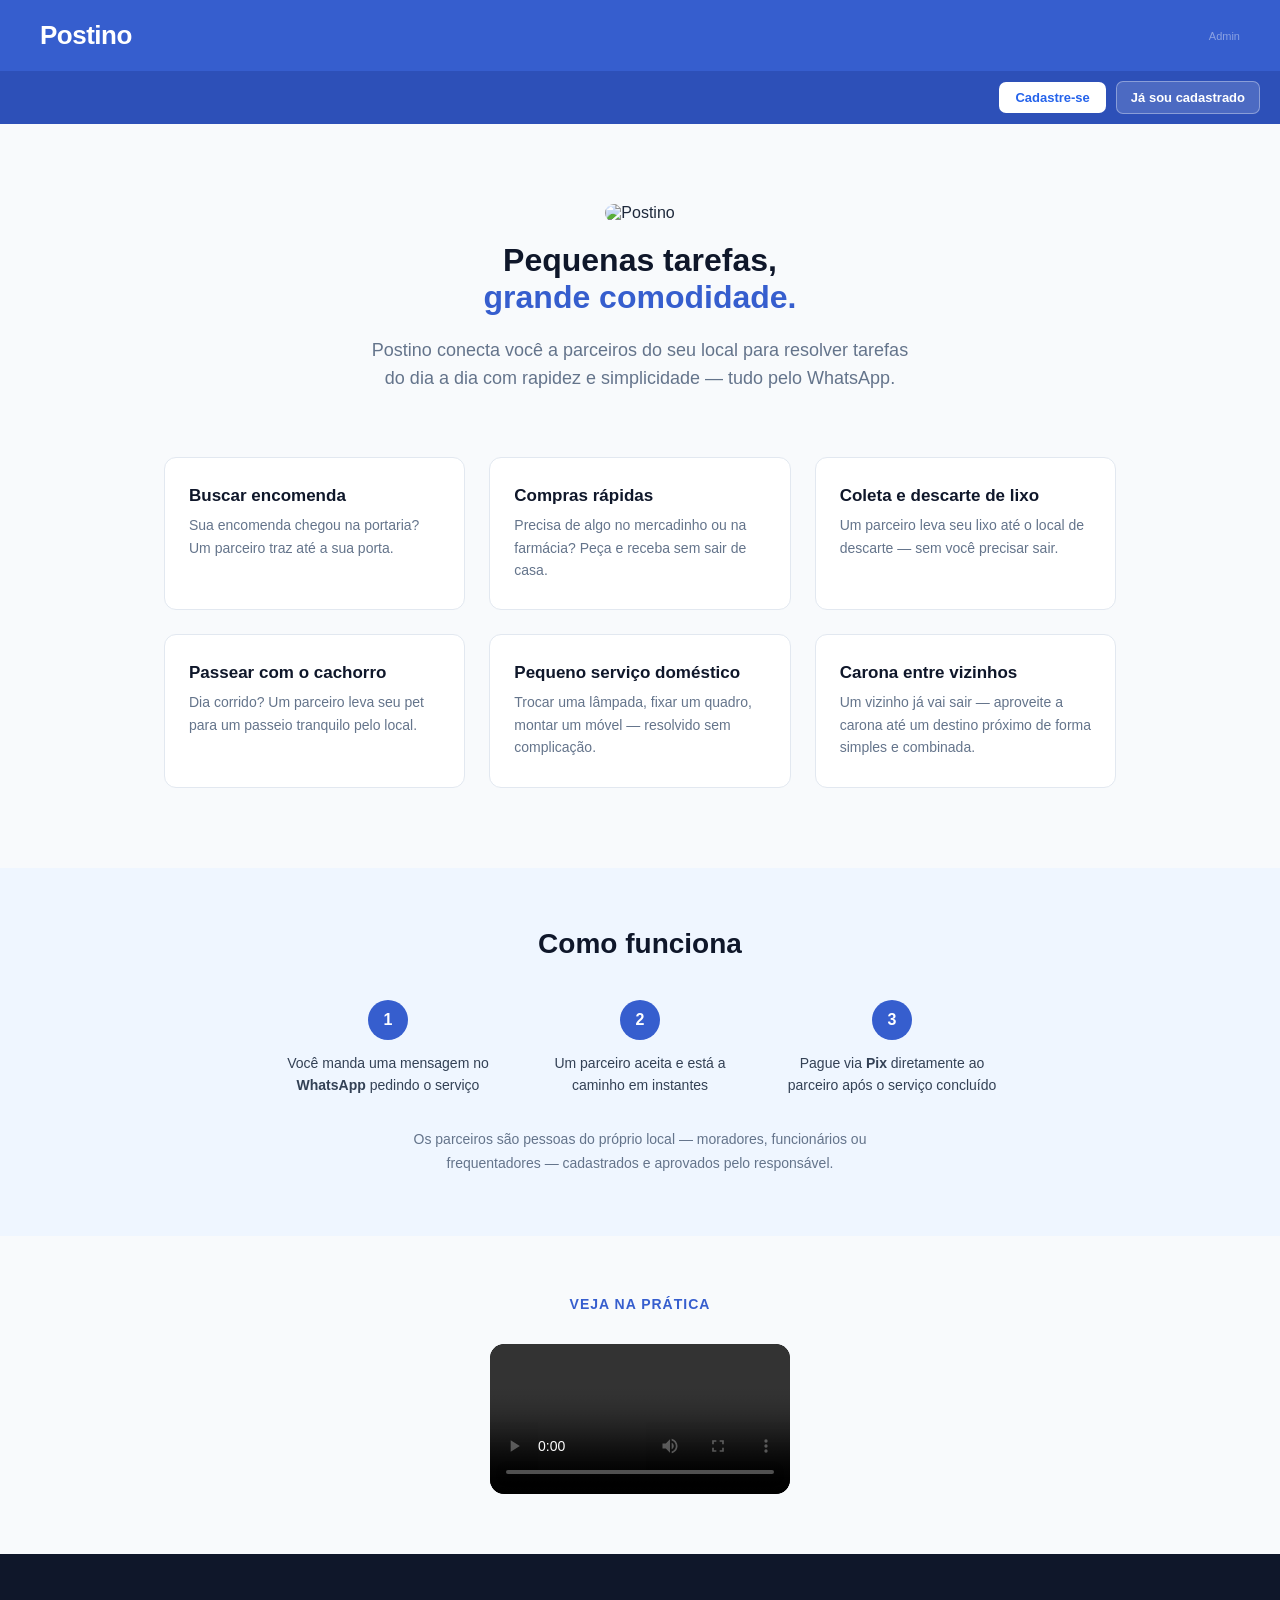
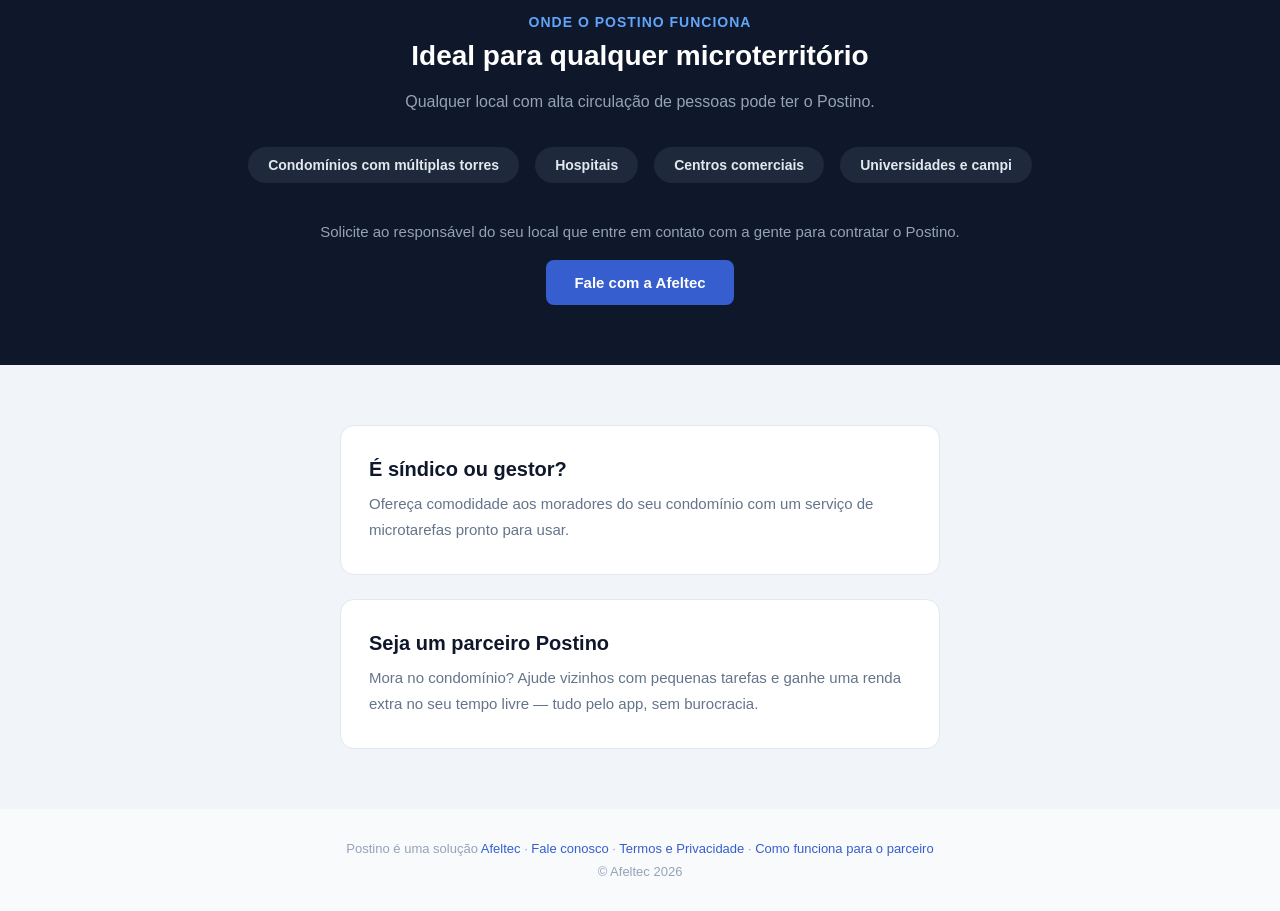
==== commit 0c5f4cd1: "feat: página de ajuda para o parceiro com imagens passo a passo" ====
--- a/landing/index.html
+++ b/landing/index.html
@@ -216,7 +216,7 @@
   </div>
 
   <section class="hero">
-    <img src="/app/icons/icon-512.png" width="96" height="96" style="border-radius:20px;margin-bottom:20px;" alt="Postino" />
+    <img src="/landing-logo.png" width="96" height="96" style="border-radius:20px;margin-bottom:20px;" alt="Postino" />
     <h2>Pequenas tarefas,<br><span>grande comodidade.</span></h2>
     <p>Postino conecta você a parceiros do seu local para resolver tarefas do dia a dia com rapidez e simplicidade — tudo pelo WhatsApp.</p>
   </section>
@@ -311,7 +311,7 @@
   </section>
 
   <footer>
-    <p>Postino é uma solução <a href="mailto:postino@afeltec.com.br">Afeltec</a> · <a href="mailto:postino@afeltec.com.br">Fale conosco</a> · <a href="/termos">Termos e Privacidade</a></p>
+    <p>Postino é uma solução <a href="mailto:postino@afeltec.com.br">Afeltec</a> · <a href="mailto:postino@afeltec.com.br">Fale conosco</a> · <a href="/termos">Termos e Privacidade</a> · <a href="/ajuda-prestador">Como funciona para o parceiro</a></p>
     <p style="margin-top:8px;">© Afeltec 2026</p>
   </footer>
 
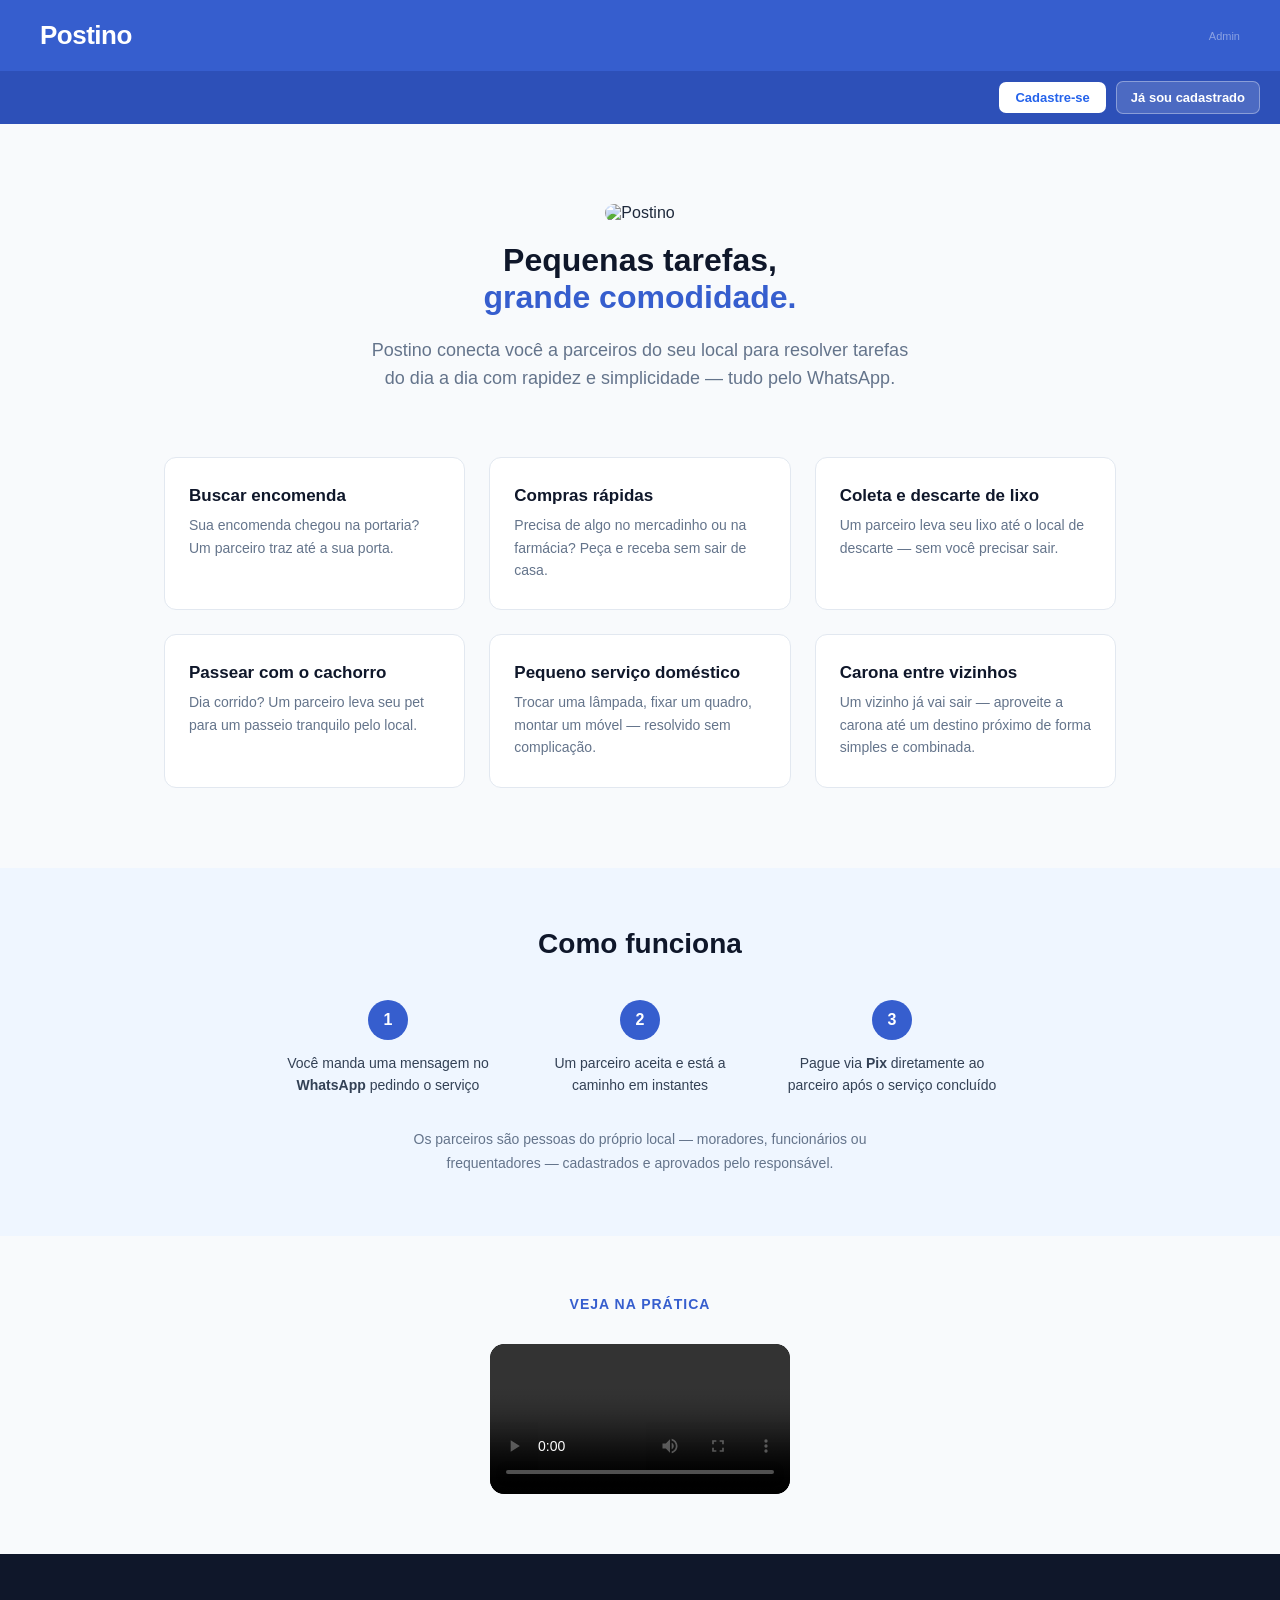
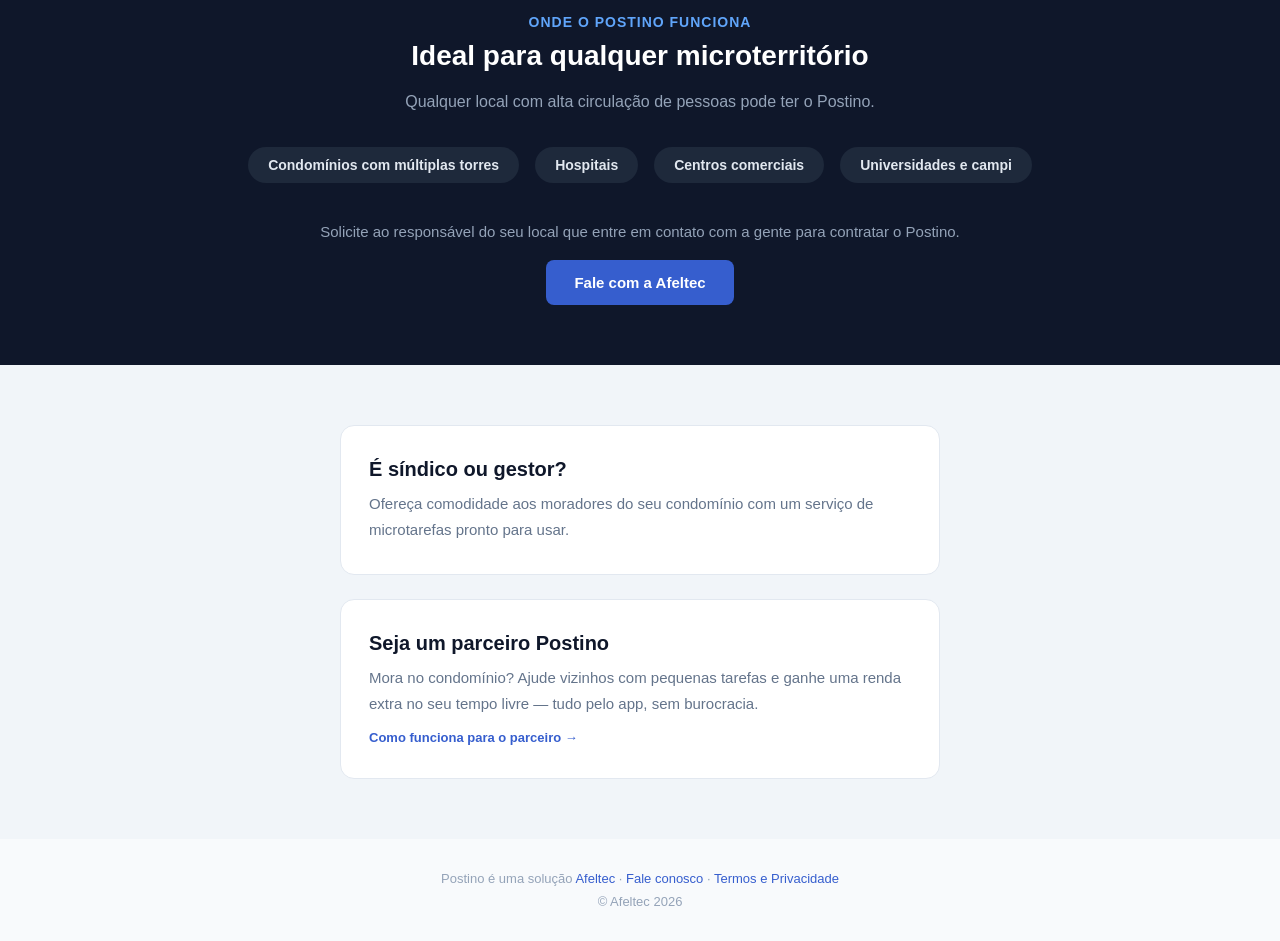
==== commit 80be678e: "feat: link ajuda-parceiro no card do parceiro, remove do rodapé" ====
--- a/landing/index.html
+++ b/landing/index.html
@@ -305,13 +305,14 @@
       <div style="background:white;border-radius:14px;padding:32px 28px;border:1px solid #e2e8f0;">
         <h3 style="font-size:20px;font-weight:800;color:#0f172a;margin-bottom:10px;">Seja um parceiro Postino</h3>
         <p style="font-size:15px;color:#64748b;line-height:1.7;">Mora no condomínio? Ajude vizinhos com pequenas tarefas e ganhe uma renda extra no seu tempo livre — tudo pelo app, sem burocracia.</p>
+        <a href="/ajuda-parceiro" style="display:inline-block;margin-top:14px;font-size:13px;color:#365ece;font-weight:600;text-decoration:none;">Como funciona para o parceiro →</a>
       </div>
 
     </div>
   </section>
 
   <footer>
-    <p>Postino é uma solução <a href="mailto:postino@afeltec.com.br">Afeltec</a> · <a href="mailto:postino@afeltec.com.br">Fale conosco</a> · <a href="/termos">Termos e Privacidade</a> · <a href="/ajuda-prestador">Como funciona para o parceiro</a></p>
+    <p>Postino é uma solução <a href="mailto:postino@afeltec.com.br">Afeltec</a> · <a href="mailto:postino@afeltec.com.br">Fale conosco</a> · <a href="/termos">Termos e Privacidade</a></p>
     <p style="margin-top:8px;">© Afeltec 2026</p>
   </footer>
 
